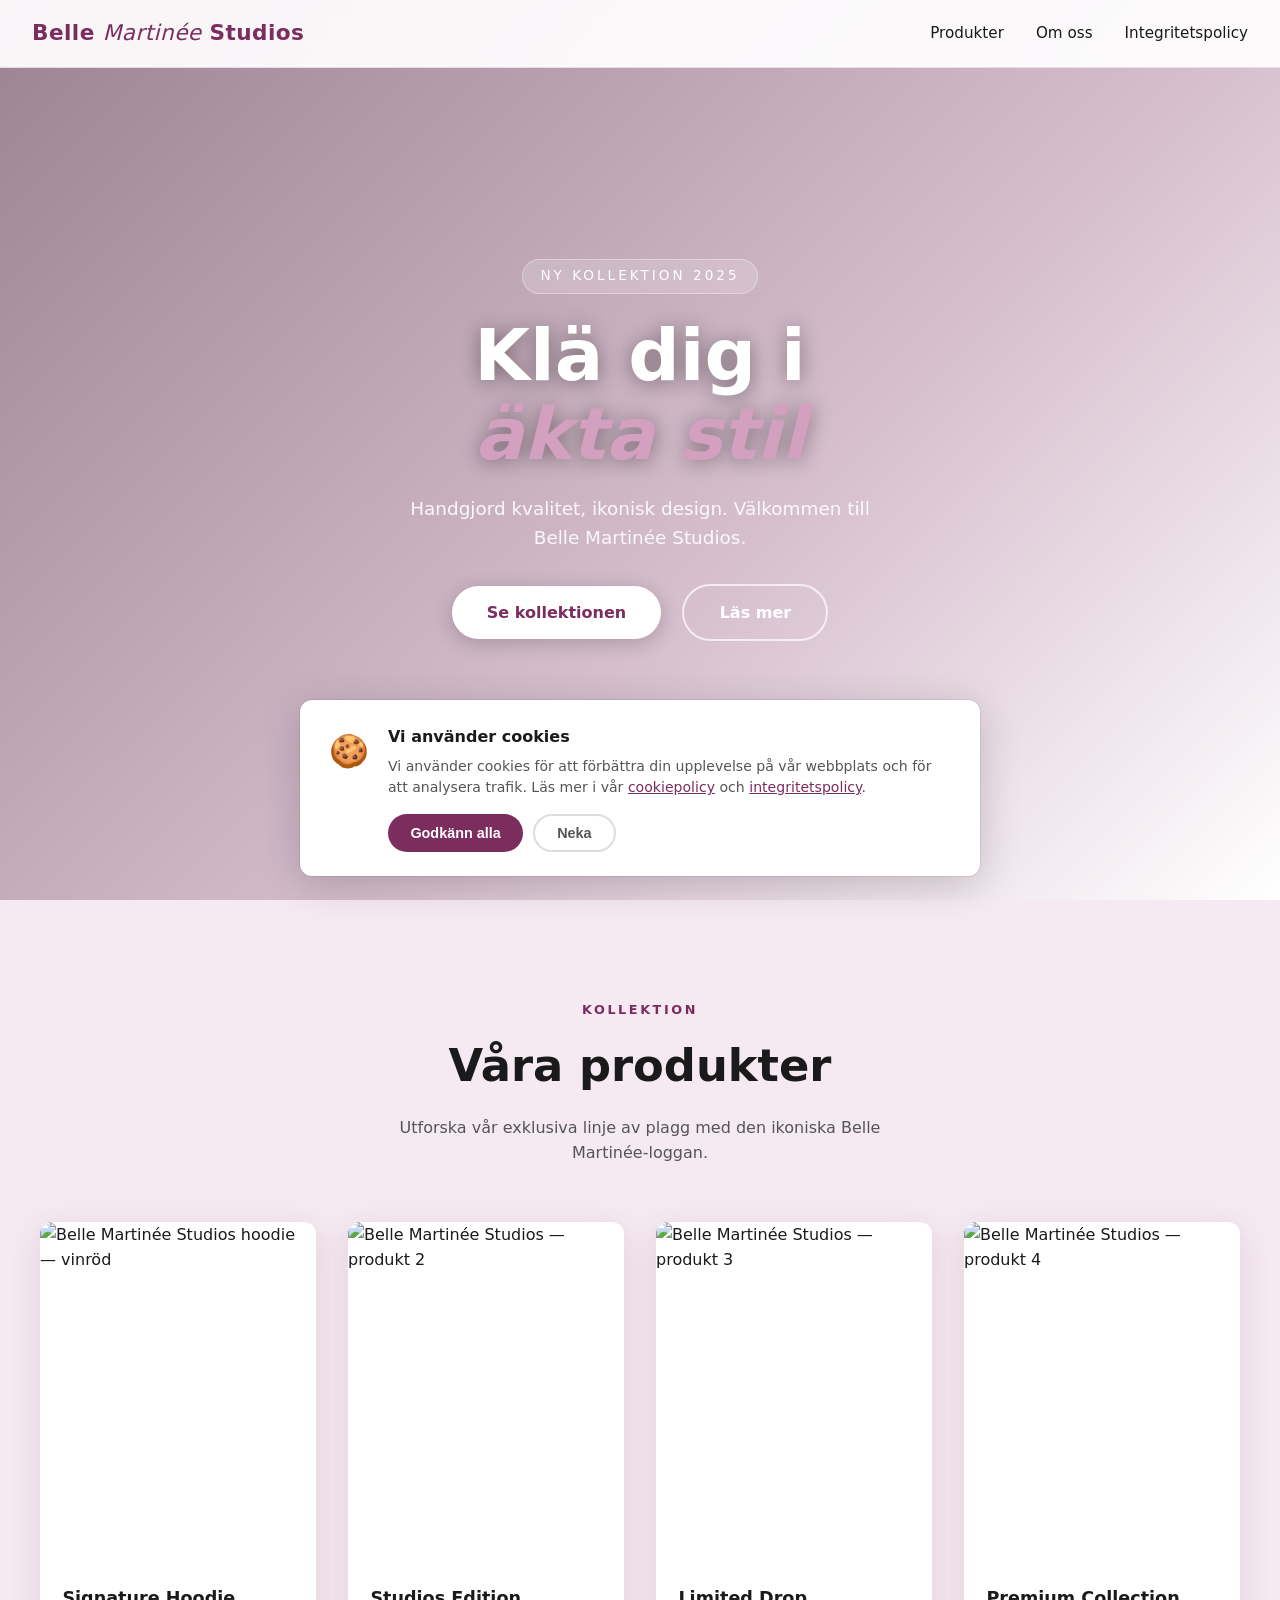
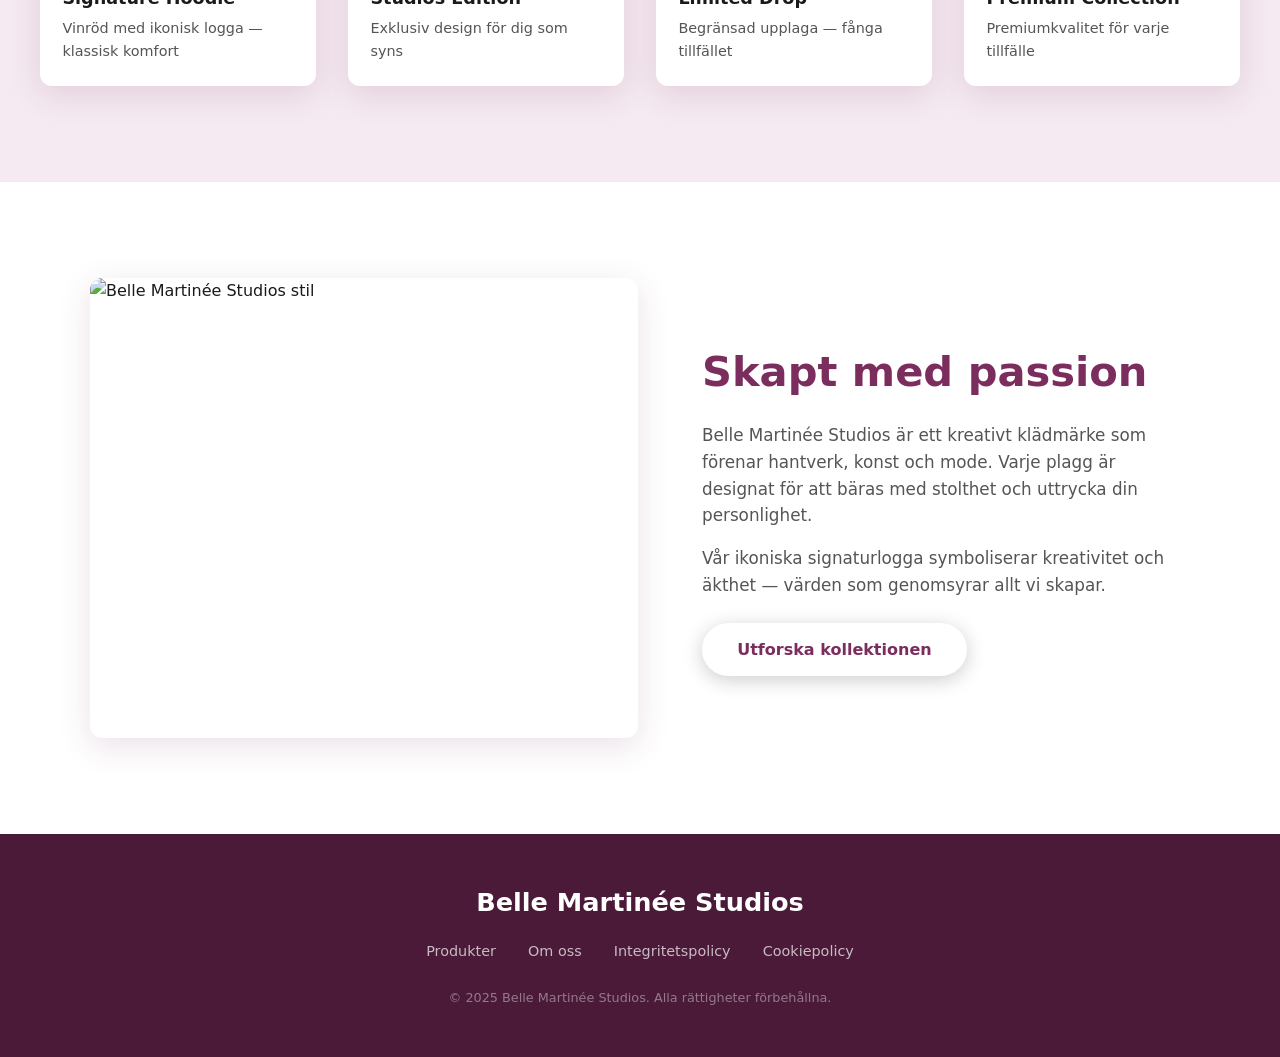
==== index.html @ 084d07ae "Create stylish website with hero, product gallery, cookie banner, and Swedish GDPR privacy policy Ag" ====
<!DOCTYPE html>
<html lang="sv">
<head>
  <meta charset="UTF-8" />
  <meta name="viewport" content="width=device-width, initial-scale=1.0" />
  <title>Belle Martinée Studios</title>
  <meta name="description" content="Belle Martinée Studios — exklusiva hoodies och kläder med stil." />
  <link rel="stylesheet" href="styles.css" />
</head>
<body>

  <!-- ── Navigation ── -->
  <nav>
    <a href="index.html" class="nav-logo">Belle <span>Martinée</span> Studios</a>
    <ul class="nav-links">
      <li><a href="#produkter">Produkter</a></li>
      <li><a href="#om-oss">Om oss</a></li>
      <li><a href="privacy-policy.html">Integritetspolicy</a></li>
    </ul>
  </nav>

  <!-- ── Hero ── -->
  <section class="hero">
    <div class="hero-bg" role="img" aria-label="Belle Martinée Studios hoodie"></div>
    <div class="hero-overlay"></div>
    <div class="hero-content">
      <span class="tagline">Ny kollektion 2025</span>
      <h1>Klä dig i<br><em>äkta stil</em></h1>
      <p>Handgjord kvalitet, ikonisk design. Välkommen till Belle Martinée Studios.</p>
      <a href="#produkter" class="btn btn-primary">Se kollektionen</a>
      <a href="#om-oss" class="btn btn-outline">Läs mer</a>
    </div>
  </section>

  <!-- ── Products ── -->
  <section class="products" id="produkter">
    <div class="section-header">
      <span class="label">Kollektion</span>
      <h2>Våra produkter</h2>
      <p>Utforska vår exklusiva linje av plagg med den ikoniska Belle Martinée-loggan.</p>
    </div>
    <div class="products-grid">
      <div class="product-card">
        <img
          src="https://github.com/user-attachments/assets/2768f0d6-90ff-4c76-a82b-92adfa02eab2"
          alt="Belle Martinée Studios hoodie — vinröd"
          loading="lazy"
        />
        <div class="product-info">
          <h3>Signature Hoodie</h3>
          <p>Vinröd med ikonisk logga — klassisk komfort</p>
        </div>
      </div>
      <div class="product-card">
        <img
          src="https://github.com/user-attachments/assets/411d256c-28e3-4713-9ba6-4ec65ee768b4"
          alt="Belle Martinée Studios — produkt 2"
          loading="lazy"
        />
        <div class="product-info">
          <h3>Studios Edition</h3>
          <p>Exklusiv design för dig som syns</p>
        </div>
      </div>
      <div class="product-card">
        <img
          src="https://github.com/user-attachments/assets/474d3f8f-3fc8-4f4b-8125-4581618e8e82"
          alt="Belle Martinée Studios — produkt 3"
          loading="lazy"
        />
        <div class="product-info">
          <h3>Limited Drop</h3>
          <p>Begränsad upplaga — fånga tillfället</p>
        </div>
      </div>
      <div class="product-card">
        <img
          src="https://github.com/user-attachments/assets/686bef53-01ca-4917-ae1e-34f3c0094a09"
          alt="Belle Martinée Studios — produkt 4"
          loading="lazy"
        />
        <div class="product-info">
          <h3>Premium Collection</h3>
          <p>Premiumkvalitet för varje tillfälle</p>
        </div>
      </div>
    </div>
  </section>

  <!-- ── About ── -->
  <section class="about" id="om-oss">
    <div class="about-inner">
      <div class="about-img">
        <img
          src="https://github.com/user-attachments/assets/2768f0d6-90ff-4c76-a82b-92adfa02eab2"
          alt="Belle Martinée Studios stil"
        />
      </div>
      <div class="about-text">
        <h2>Skapt med passion</h2>
        <p>
          Belle Martinée Studios är ett kreativt klädmärke som förenar hantverk,
          konst och mode. Varje plagg är designat för att bäras med stolthet och
          uttrycka din personlighet.
        </p>
        <p>
          Vår ikoniska signaturlogga symboliserar kreativitet och äkthet —
          värden som genomsyrar allt vi skapar.
        </p>
        <a href="#produkter" class="btn btn-primary" style="margin-top:0.5rem;">
          Utforska kollektionen
        </a>
      </div>
    </div>
  </section>

  <!-- ── Footer ── -->
  <footer>
    <a class="footer-logo" href="index.html">Belle Martinée Studios</a>
    <ul class="footer-links">
      <li><a href="#produkter">Produkter</a></li>
      <li><a href="#om-oss">Om oss</a></li>
      <li><a href="privacy-policy.html">Integritetspolicy</a></li>
      <li><a href="privacy-policy.html#cookies">Cookiepolicy</a></li>
    </ul>
    <p class="copyright">&copy; 2025 Belle Martinée Studios. Alla rättigheter förbehållna.</p>
  </footer>

  <!-- ── Cookie Banner ── -->
  <div id="cookie-banner" role="dialog" aria-live="polite" aria-label="Cookie-samtycke">
    <span class="cookie-icon" aria-hidden="true">🍪</span>
    <div class="cookie-body">
      <h3>Vi använder cookies</h3>
      <p>
        Vi använder cookies för att förbättra din upplevelse på vår webbplats och för att
        analysera trafik. Läs mer i vår
        <a href="privacy-policy.html#cookies">cookiepolicy</a> och
        <a href="privacy-policy.html">integritetspolicy</a>.
      </p>
      <div class="cookie-actions">
        <button id="cookie-accept" class="btn-cookie-accept">Godkänn alla</button>
        <button id="cookie-decline" class="btn-cookie-decline">Neka</button>
      </div>
    </div>
  </div>

  <script src="cookie.js"></script>
</body>
</html>
---- styles.css ----
/* =============================================
   Belle Martinée Studios — Global Styles
   ============================================= */

*, *::before, *::after {
  box-sizing: border-box;
  margin: 0;
  padding: 0;
}

:root {
  --brand-primary: #7b2d5e;
  --brand-dark: #4a1a38;
  --brand-light: #f5eaf1;
  --brand-accent: #d4a0c0;
  --text-dark: #1a1a1a;
  --text-mid: #555;
  --white: #fff;
  --radius: 12px;
  --shadow: 0 8px 32px rgba(123, 45, 94, 0.15);
  --transition: 0.3s ease;
}

html {
  scroll-behavior: smooth;
}

body {
  font-family: 'Segoe UI', system-ui, -apple-system, sans-serif;
  color: var(--text-dark);
  background: var(--white);
  line-height: 1.6;
}

/* ── Navigation ─────────────────────────────── */

nav {
  position: fixed;
  top: 0;
  left: 0;
  right: 0;
  z-index: 100;
  display: flex;
  align-items: center;
  justify-content: space-between;
  padding: 1rem 2rem;
  background: rgba(255, 255, 255, 0.92);
  backdrop-filter: blur(12px);
  -webkit-backdrop-filter: blur(12px);
  border-bottom: 1px solid rgba(123, 45, 94, 0.12);
}

.nav-logo {
  font-size: 1.35rem;
  font-weight: 700;
  color: var(--brand-primary);
  text-decoration: none;
  letter-spacing: 0.02em;
}

.nav-logo span {
  font-style: italic;
  font-weight: 300;
}

.nav-links {
  display: flex;
  gap: 2rem;
  list-style: none;
}

.nav-links a {
  color: var(--text-dark);
  text-decoration: none;
  font-size: 0.95rem;
  font-weight: 500;
  transition: color var(--transition);
}

.nav-links a:hover {
  color: var(--brand-primary);
}

/* ── Hero ────────────────────────────────────── */

.hero {
  position: relative;
  min-height: 100vh;
  display: flex;
  align-items: center;
  justify-content: center;
  overflow: hidden;
}

.hero-bg {
  position: absolute;
  inset: 0;
  background-image: url('https://github.com/user-attachments/assets/2768f0d6-90ff-4c76-a82b-92adfa02eab2');
  background-size: cover;
  background-position: center 30%;
  filter: brightness(0.55);
  transform: scale(1.04);
  transition: transform 8s ease;
}

.hero:hover .hero-bg {
  transform: scale(1.0);
}

.hero-overlay {
  position: absolute;
  inset: 0;
  background: linear-gradient(135deg,
    rgba(74, 26, 56, 0.55) 0%,
    rgba(123, 45, 94, 0.3) 60%,
    transparent 100%);
}

.hero-content {
  position: relative;
  z-index: 2;
  text-align: center;
  color: var(--white);
  padding: 2rem;
  max-width: 700px;
}

.hero-content .tagline {
  display: inline-block;
  font-size: 0.85rem;
  letter-spacing: 0.22em;
  text-transform: uppercase;
  background: rgba(255,255,255,0.18);
  border: 1px solid rgba(255,255,255,0.35);
  border-radius: 100px;
  padding: 0.35rem 1.1rem;
  margin-bottom: 1.4rem;
}

.hero-content h1 {
  font-size: clamp(2.6rem, 6vw, 4.5rem);
  font-weight: 800;
  line-height: 1.1;
  margin-bottom: 1.2rem;
  text-shadow: 0 2px 20px rgba(0,0,0,0.4);
}

.hero-content h1 em {
  font-style: italic;
  color: var(--brand-accent);
}

.hero-content p {
  font-size: 1.15rem;
  opacity: 0.9;
  max-width: 480px;
  margin: 0 auto 2rem;
}

.btn {
  display: inline-block;
  padding: 0.85rem 2.2rem;
  border-radius: 100px;
  font-size: 1rem;
  font-weight: 600;
  text-decoration: none;
  cursor: pointer;
  border: none;
  transition: transform var(--transition), box-shadow var(--transition), background var(--transition);
}

.btn-primary {
  background: var(--white);
  color: var(--brand-primary);
  box-shadow: 0 4px 20px rgba(0,0,0,0.2);
}

.btn-primary:hover {
  background: var(--brand-accent);
  color: var(--white);
  transform: translateY(-2px);
  box-shadow: 0 8px 30px rgba(0,0,0,0.25);
}

.btn-outline {
  background: transparent;
  color: var(--white);
  border: 2px solid rgba(255,255,255,0.7);
  margin-left: 1rem;
}

.btn-outline:hover {
  background: rgba(255,255,255,0.15);
  transform: translateY(-2px);
}

/* ── Section Shared ─────────────────────────── */

section {
  padding: 6rem 2rem;
}

.section-header {
  text-align: center;
  margin-bottom: 3.5rem;
}

.section-header .label {
  display: inline-block;
  font-size: 0.8rem;
  letter-spacing: 0.2em;
  text-transform: uppercase;
  color: var(--brand-primary);
  font-weight: 700;
  margin-bottom: 0.6rem;
}

.section-header h2 {
  font-size: clamp(1.8rem, 4vw, 2.8rem);
  font-weight: 800;
  color: var(--text-dark);
}

.section-header p {
  margin-top: 0.8rem;
  color: var(--text-mid);
  max-width: 520px;
  margin-left: auto;
  margin-right: auto;
}

/* ── Products Gallery ───────────────────────── */

.products {
  background: var(--brand-light);
}

.products-grid {
  display: grid;
  grid-template-columns: repeat(auto-fit, minmax(260px, 1fr));
  gap: 2rem;
  max-width: 1200px;
  margin: 0 auto;
}

.product-card {
  background: var(--white);
  border-radius: var(--radius);
  overflow: hidden;
  box-shadow: var(--shadow);
  transition: transform var(--transition), box-shadow var(--transition);
}

.product-card:hover {
  transform: translateY(-6px);
  box-shadow: 0 16px 48px rgba(123, 45, 94, 0.22);
}

.product-card img {
  width: 100%;
  height: 340px;
  object-fit: cover;
  display: block;
}

.product-info {
  padding: 1.4rem;
}

.product-info h3 {
  font-size: 1.1rem;
  font-weight: 700;
  color: var(--text-dark);
  margin-bottom: 0.3rem;
}

.product-info p {
  font-size: 0.9rem;
  color: var(--text-mid);
}

/* ── About Strip ────────────────────────────── */

.about {
  background: var(--white);
}

.about-inner {
  display: flex;
  align-items: center;
  gap: 4rem;
  max-width: 1100px;
  margin: 0 auto;
  flex-wrap: wrap;
}

.about-img {
  flex: 1 1 380px;
  border-radius: var(--radius);
  overflow: hidden;
  box-shadow: var(--shadow);
}

.about-img img {
  width: 100%;
  height: 460px;
  object-fit: cover;
  display: block;
}

.about-text {
  flex: 1 1 320px;
}

.about-text h2 {
  font-size: clamp(1.8rem, 3.5vw, 2.6rem);
  font-weight: 800;
  margin-bottom: 1rem;
  color: var(--brand-primary);
}

.about-text p {
  color: var(--text-mid);
  margin-bottom: 1rem;
  font-size: 1.05rem;
}

/* ── Footer ─────────────────────────────────── */

footer {
  background: var(--brand-dark);
  color: rgba(255,255,255,0.75);
  padding: 3rem 2rem;
  text-align: center;
}

footer .footer-logo {
  font-size: 1.6rem;
  font-weight: 800;
  color: var(--white);
  margin-bottom: 1rem;
  display: block;
  text-decoration: none;
}

footer .footer-links {
  display: flex;
  justify-content: center;
  gap: 2rem;
  list-style: none;
  margin: 1rem 0;
  flex-wrap: wrap;
}

footer .footer-links a {
  color: rgba(255,255,255,0.7);
  text-decoration: none;
  font-size: 0.9rem;
  transition: color var(--transition);
}

footer .footer-links a:hover {
  color: var(--brand-accent);
}

footer .copyright {
  font-size: 0.8rem;
  margin-top: 1.5rem;
  opacity: 0.55;
}

/* ── Cookie Banner ──────────────────────────── */

#cookie-banner {
  position: fixed;
  bottom: 1.5rem;
  left: 50%;
  transform: translateX(-50%);
  z-index: 9999;
  width: min(680px, calc(100vw - 2rem));
  background: var(--white);
  border-radius: var(--radius);
  padding: 1.5rem 1.8rem;
  box-shadow: 0 8px 40px rgba(0,0,0,0.18), 0 0 0 1px rgba(123,45,94,0.1);
  display: flex;
  align-items: flex-start;
  gap: 1.2rem;
  animation: slideUp 0.45s cubic-bezier(0.16, 1, 0.3, 1) both;
}

#cookie-banner.hidden {
  display: none;
}

@keyframes slideUp {
  from { opacity: 0; transform: translateX(-50%) translateY(30px); }
  to   { opacity: 1; transform: translateX(-50%) translateY(0); }
}

.cookie-icon {
  font-size: 2rem;
  flex-shrink: 0;
  margin-top: 0.1rem;
}

.cookie-body {
  flex: 1;
}

.cookie-body h3 {
  font-size: 1rem;
  font-weight: 700;
  color: var(--text-dark);
  margin-bottom: 0.4rem;
}

.cookie-body p {
  font-size: 0.88rem;
  color: var(--text-mid);
  line-height: 1.5;
}

.cookie-body a {
  color: var(--brand-primary);
  text-decoration: underline;
}

.cookie-actions {
  display: flex;
  gap: 0.6rem;
  margin-top: 1rem;
  flex-wrap: wrap;
}

.btn-cookie-accept {
  background: var(--brand-primary);
  color: var(--white);
  padding: 0.55rem 1.4rem;
  border-radius: 100px;
  font-size: 0.9rem;
  font-weight: 600;
  border: none;
  cursor: pointer;
  transition: background var(--transition), transform var(--transition);
}

.btn-cookie-accept:hover {
  background: var(--brand-dark);
  transform: translateY(-1px);
}

.btn-cookie-decline {
  background: transparent;
  color: var(--text-mid);
  padding: 0.55rem 1.4rem;
  border-radius: 100px;
  font-size: 0.9rem;
  font-weight: 600;
  border: 2px solid #ddd;
  cursor: pointer;
  transition: border-color var(--transition), color var(--transition);
}

.btn-cookie-decline:hover {
  border-color: var(--brand-primary);
  color: var(--brand-primary);
}

/* ── Privacy Policy Page ────────────────────── */

.policy-page {
  padding-top: 7rem;
}

.policy-hero {
  background: linear-gradient(135deg, var(--brand-dark) 0%, var(--brand-primary) 100%);
  color: var(--white);
  padding: 5rem 2rem 4rem;
  text-align: center;
}

.policy-hero h1 {
  font-size: clamp(2rem, 5vw, 3.2rem);
  font-weight: 800;
  margin-bottom: 0.8rem;
}

.policy-hero p {
  opacity: 0.8;
  max-width: 500px;
  margin: 0 auto;
}

.policy-content {
  max-width: 820px;
  margin: 4rem auto 6rem;
  padding: 0 2rem;
}

.policy-content h2 {
  font-size: 1.35rem;
  font-weight: 700;
  color: var(--brand-primary);
  margin: 2.5rem 0 0.8rem;
}

.policy-content h3 {
  font-size: 1.05rem;
  font-weight: 700;
  color: var(--text-dark);
  margin: 1.5rem 0 0.5rem;
}

.policy-content p {
  color: var(--text-mid);
  margin-bottom: 1rem;
  font-size: 0.98rem;
  line-height: 1.75;
}

.policy-content ul {
  margin: 0.5rem 0 1rem 1.5rem;
  color: var(--text-mid);
  font-size: 0.98rem;
  line-height: 1.75;
}

.policy-content li {
  margin-bottom: 0.4rem;
}

.policy-last-updated {
  display: inline-block;
  background: var(--brand-light);
  border-left: 4px solid var(--brand-primary);
  padding: 0.7rem 1.2rem;
  border-radius: 0 var(--radius) var(--radius) 0;
  font-size: 0.88rem;
  color: var(--brand-primary);
  font-weight: 600;
  margin-bottom: 2rem;
}

/* ── Responsive ──────────────────────────────── */

@media (max-width: 640px) {
  nav {
    padding: 0.9rem 1.2rem;
  }

  .nav-links {
    display: none;
  }

  .hero-content .btn-outline {
    margin-left: 0;
    margin-top: 0.8rem;
    display: block;
    width: fit-content;
    margin: 0.6rem auto 0;
  }

  .about-img img {
    height: 280px;
  }

  #cookie-banner {
    flex-direction: column;
    bottom: 0;
    left: 0;
    right: 0;
    transform: none;
    width: 100%;
    border-radius: var(--radius) var(--radius) 0 0;
  }
}
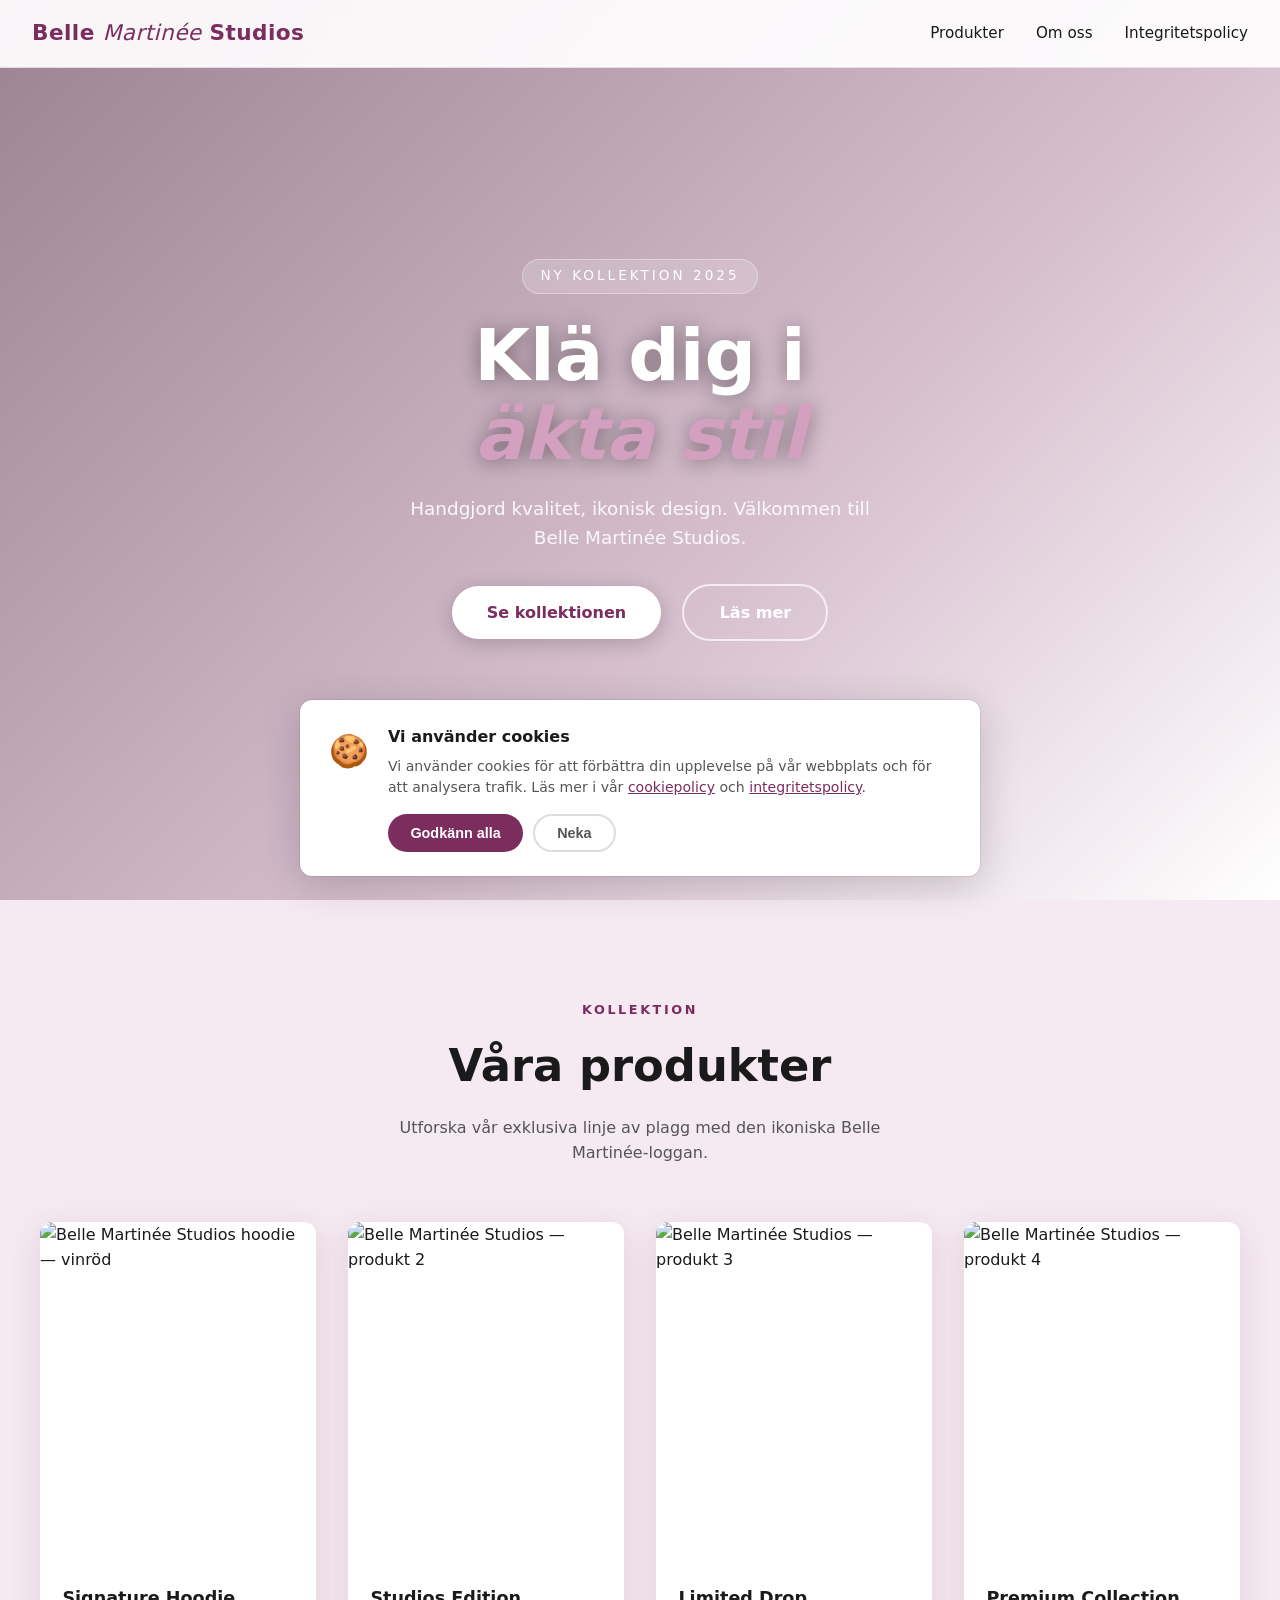
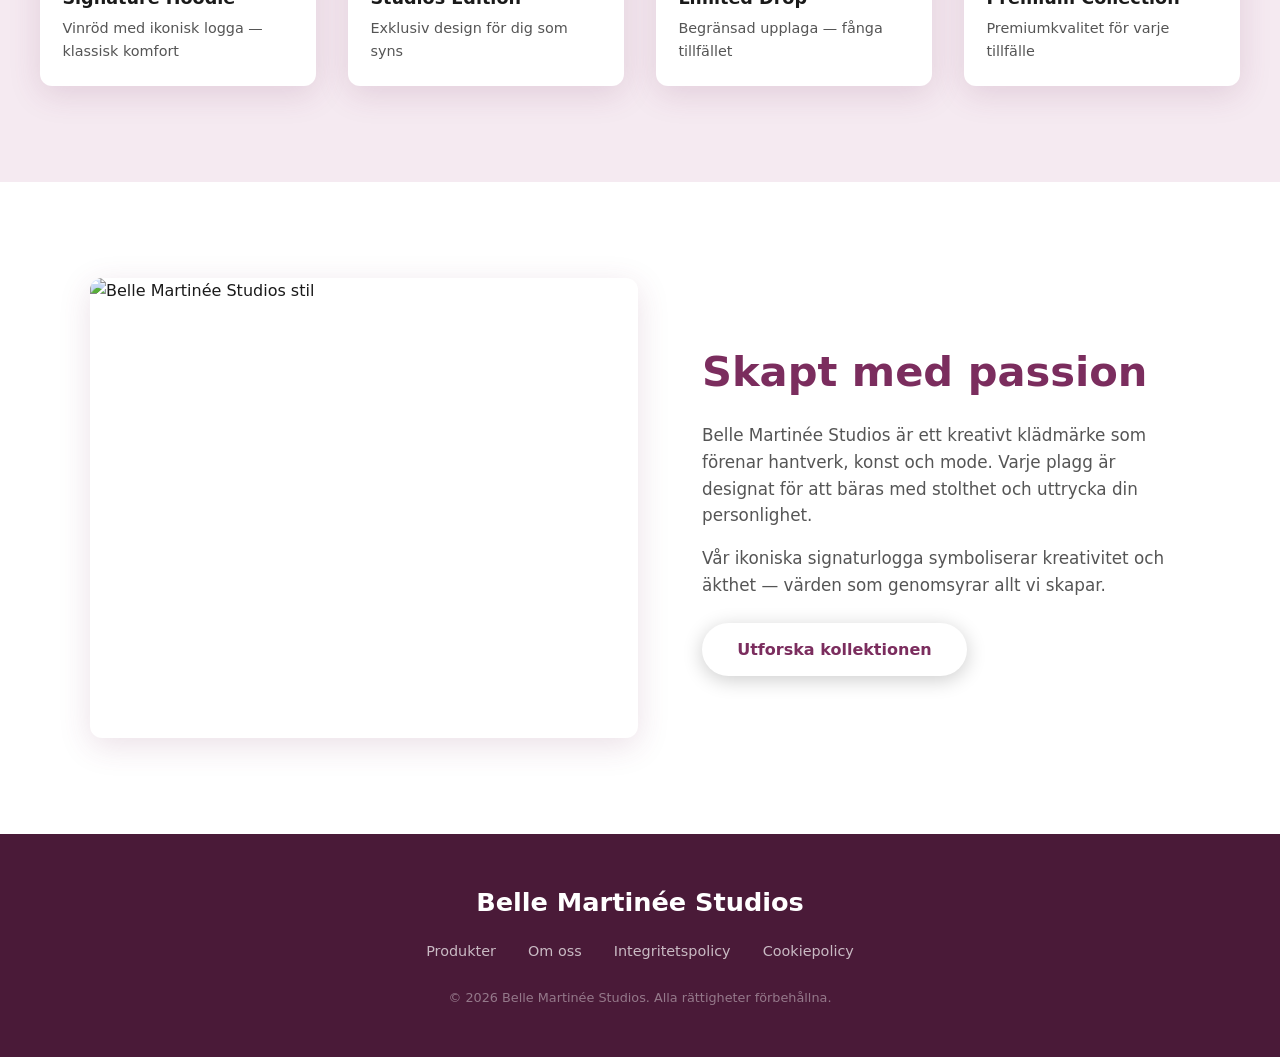
==== commit d9a55dfd: "Use dynamic copyright year in footer Agent-Logs-Url: https://github.com/bellemartineebusiness/cool-s" ====
--- a/index.html
+++ b/index.html
@@ -123,7 +123,7 @@
       <li><a href="privacy-policy.html">Integritetspolicy</a></li>
       <li><a href="privacy-policy.html#cookies">Cookiepolicy</a></li>
     </ul>
-    <p class="copyright">&copy; 2025 Belle Martinée Studios. Alla rättigheter förbehållna.</p>
+    <p class="copyright">&copy; <span id="footer-year"></span> Belle Martinée Studios. Alla rättigheter förbehållna.</p>
   </footer>
 
   <!-- ── Cookie Banner ── -->
@@ -145,5 +145,6 @@
   </div>
 
   <script src="cookie.js"></script>
+  <script>document.getElementById('footer-year').textContent = new Date().getFullYear();</script>
 </body>
 </html>
